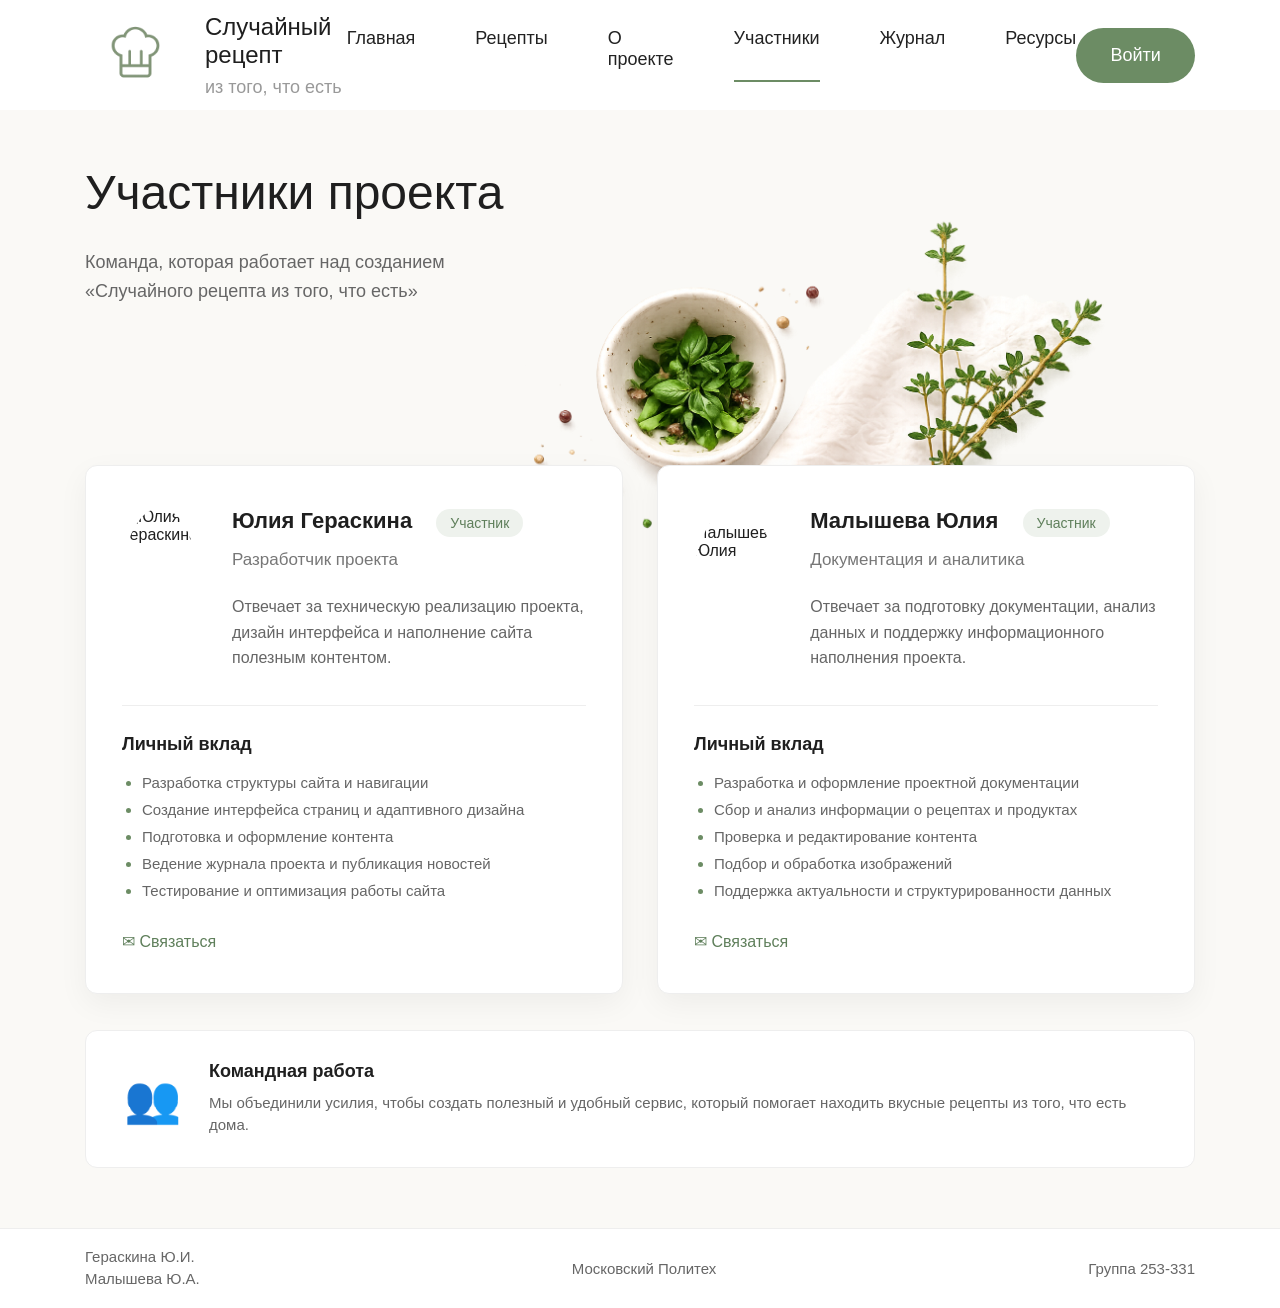
==== site/team.html @ 8159d12f "Добавлен сайт проекта" ====
<!DOCTYPE html>
<html lang="ru">
<head>
  <meta charset="UTF-8">
  <title>Участники проекта</title>
  <link rel="stylesheet" href="style.css">
</head>

<div class="modal" id="loginModal">
  <div class="modal-window">
    <button class="modal-close" id="closeLogin">×</button>

    <img src="images/logo.png" alt="Логотип" class="modal-logo">

    <h2>Вход</h2>
    <p>Добро пожаловать!</p>

    <input type="email" placeholder="Email">

    <div class="password-box">
      <input type="password" placeholder="Пароль" id="passwordInput">
    </div>

    <button class="modal-login">Войти</button>

    <div class="modal-line">
      <span></span>
      <p>или</p>
      <span></span>
    </div>

    <button class="modal-register">Зарегистрироваться</button>

    <a href="#" class="forgot">Забыли пароль?</a>
  </div>
</div>

<body>

<header class="header">
  <div class="logo">
    <img src="images/logo.png" alt="Логотип">
    <div class="logo-text">
      <h2>Случайный рецепт</h2>
      <p>из того, что есть</p>
    </div>
  </div>

  <nav class="nav">
    <a href="index.html">Главная</a>
    <a href="recipes.html">Рецепты</a>
    <a href="about.html">О проекте</a>
    <a href="team.html" class="active">Участники</a>
    <a href="journal.html">Журнал</a>
    <a href="resources.html">Ресурсы</a>
  </nav>

  <a href="#" class="login-btn" id="openLogin">Войти</a>
</header>

<main class="team-page">
<section class="team-hero">
  <div class="team-hero-text">
    <h1>Участники проекта</h1>
    <p>
      Команда, которая работает над созданием<br>
      «Случайного рецепта из того, что есть»
    </p>
  </div>
</section>

  <section class="team-grid">
    <div class="team-card">
      <div class="team-top">
        <img src="images/member1.png" alt="Юлия Гераскина">
        <div>
          <h2>Юлия Гераскина <span>Участник</span></h2>
          <h3>Разработчик проекта</h3>
          <p>
            Отвечает за техническую реализацию проекта,
            дизайн интерфейса и наполнение сайта полезным контентом.
          </p>
        </div>
      </div>

      <div class="line"></div>

      <h4>Личный вклад</h4>
      <ul>
        <li>Разработка структуры сайта и навигации</li>
        <li>Создание интерфейса страниц и адаптивного дизайна</li>
        <li>Подготовка и оформление контента</li>
        <li>Ведение журнала проекта и публикация новостей</li>
        <li>Тестирование и оптимизация работы сайта</li>
      </ul>

      <a href="#">✉ Связаться</a>
    </div>

    <div class="team-card">
      <div class="team-top">
        <img src="images/member2.png" alt="Малышева Юлия">
        <div>
          <h2>Малышева Юлия <span>Участник</span></h2>
          <h3>Документация и аналитика</h3>
          <p>
            Отвечает за подготовку документации,
            анализ данных и поддержку информационного наполнения проекта.
          </p>
        </div>
      </div>

      <div class="line"></div>

      <h4>Личный вклад</h4>
      <ul>
        <li>Разработка и оформление проектной документации</li>
        <li>Сбор и анализ информации о рецептах и продуктах</li>
        <li>Проверка и редактирование контента</li>
        <li>Подбор и обработка изображений</li>
        <li>Поддержка актуальности и структурированности данных</li>
      </ul>

      <a href="#">✉ Связаться</a>
    </div>
  </section>

  <section class="team-work">
    <div class="team-icon">👥</div>
    <div>
      <h3>Командная работа</h3>
      <p>
        Мы объединили усилия, чтобы создать полезный и удобный сервис,
        который помогает находить вкусные рецепты из того, что есть дома.
      </p>
    </div>
  </section>
</main>

<footer class="footer">
  <div class="footer-left">
    Гераскина Ю.И.<br>
    Малышева Ю.А.
  </div>
  <div class="footer-center">Московский Политех</div>
  <div class="footer-right">Группа 253-331</div>
</footer>

<script src="script.js"></script>
</body>
</html>
---- site/style.css ----
/* Общие настройки сайта */
* {
  margin: 0;
  padding: 0;
  box-sizing: border-box;
}

/* Основной стиль страницы */
body {
  font-family: Arial, sans-serif;
  color: #1f1f1f;
  background: #faf9f6;

  /* Прижимает подвал к низу страницы */
  min-height: 100vh;
  display: flex;
  flex-direction: column;
}

/* Все main-блоки занимают свободное место */
main {
  flex: 1;
}

/* Шапка сайта */
.header {
  height: 110px;
  padding: 0 85px;
  display: flex;
  align-items: center;
  justify-content: space-between;
  background: white;
}

/* Логотип */
.logo {
  display: flex;
  align-items: center;
  gap: 20px;
}

.logo img {
  width: 100px;
  height: 100px;
}

/* иконка */
.icon {
  color: #6c8c64;
  font-size: 42px;
}

.logo h2 {
  font-size: 24px;
  font-weight: 500;
}

.logo p {
  margin-top: 8px;
  color: #999;
  font-size: 18px;
}

/* Навигация */
.nav {
  display: flex;
  gap: 60px;
}

.nav a {
  text-decoration: none;
  color: #222;
  font-size: 18px;
  padding-bottom: 12px;
}

.nav a.active {
  border-bottom: 2px solid #6c8c64;
}

/* Кнопка входа */
.login,
.login-btn {
  width: 150px;
  height: 55px;
  border: none;
  border-radius: 28px;
  background: #6c8c64;
  color: white;
  font-size: 18px;
  cursor: pointer;
  text-decoration: none;

  display: flex;
  align-items: center;
  justify-content: center;

  transition: 0.3s;
}

.login:hover,
.login-btn:hover {
  background: #5b7855;
}

/* Главный экран */
.hero {
  min-height: 760px;
  display: flex;
  align-items: center;
  padding-left: 125px;
  background: linear-gradient(90deg, #faf9f6 0%, #faf9f6 48%, #f4efe8 100%);
  overflow: hidden;
}

.hero-content {
  width: 52%;
  z-index: 2;
}

.hero h1 {
  font-size: 68px;
  line-height: 1.15;
  font-weight: 500;
  letter-spacing: 1px;
  margin-bottom: 35px;
}

.hero h1::after {
  content: "";
  display: block;
  width: 280px;
  height: 4px;
  background: #8fa083;
  margin-left: 260px;
  margin-top: 8px;
  border-radius: 50%;
}

.subtitle {
  color: #666;
  font-size: 25px;
  line-height: 1.6;
  margin-bottom: 45px;
}

/* Поисковая строка */
.search-box {
  width: 660px;
  height: 85px;
  display: flex;
  align-items: center;
  background: white;
  border-radius: 24px;
  padding: 0 10px 0 30px;
  box-shadow: 0 10px 35px rgba(0, 0, 0, 0.08);
}

.search-box span {
  font-size: 35px;
  margin-right: 20px;
}

.search-box input {
  flex: 1;
  border: none;
  outline: none;
  font-size: 20px;
  color: #555;
  background: transparent;
}

.search-box button {
  width: 72px;
  height: 72px;
  border: none;
  border-radius: 18px;
  background: #6c8c64;
  color: white;
  font-size: 38px;
  cursor: pointer;
}

/* Примеры ингредиентов */
.examples {
  margin-top: 38px;
  display: flex;
  align-items: center;
  gap: 18px;
  color: #555;
  font-size: 18px;
}

.examples button {
  border: none;
  border-radius: 18px;
  padding: 9px 20px;
  background: #eef2ed;
  color: #5f7f5b;
  font-size: 16px;
  cursor: pointer;
}

/* Картинка на главной странице */
.hero-image {
  width: 48%;
  height: 760px;
  position: relative;
}

.hero-image img {
  width: 100%;
  height: 100%;
  object-fit: cover;
}

/* Страница рецептов */
.recipes-page {
  padding: 42px 85px 60px;
}

.recipes-page h1 {
  font-size: 44px;
  font-weight: 500;
  margin-bottom: 12px;
}

.recipes-count {
  color: #777;
  font-size: 18px;
  margin-bottom: 28px;
}

/* Фильтры рецептов */
.filters {
  display: flex;
  align-items: center;
  gap: 20px;
  margin-bottom: 38px;
}

.filters button,
.filters select {
  height: 42px;
  padding: 0 24px;
  border: 1px solid #e1e1e1;
  border-radius: 9px;
  background: #fff;
  color: #222;
  font-size: 15px;
  cursor: pointer;
}

.filters .filter-active {
  border-color: #6c8c64;
  color: #5f7f5b;
  background: #fbfffa;
}

.sort-select {
  margin-left: auto;
  border: none;
  background: transparent;
}

/* Сетка рецептов */
.recipes-grid {
  display: grid;
  grid-template-columns: repeat(3, 1fr);
  gap: 28px;
}

/* Карточка рецепта */
.recipe-card {
  background: #fff;
  border-radius: 12px;
  overflow: hidden;
  position: relative;
  box-shadow: 0 0 0 1px #eeeeee;
}

.recipe-card img {
  width: 100%;
  height: 380px;
  object-fit: contain;
  background: #fff;
  display: block;
}

.recipe-card h3 {
  font-size: 17px;
  font-weight: 500;
  line-height: 1.35;
  padding: 14px 16px 10px;
}

.recipe-card p {
  color: #777;
  font-size: 14px;
  padding: 0 16px 18px;
}

/* Сердечко избранного */
.heart {
  position: absolute;
  top: 14px;
  right: 16px;
  font-size: 30px;
  color: white;
  -webkit-text-stroke: 2px #222;
  cursor: pointer;
  transition: 0.3s;
}

.heart.favorite {
  color: #ff0000;
  -webkit-text-stroke: 2px #ff0000;
}

/* Пагинация */
.pagination {
  margin-top: 32px;
  display: flex;
  justify-content: center;
  align-items: center;
  gap: 18px;
}

.pagination button {
  width: 38px;
  height: 38px;
  border: none;
  border-radius: 8px;
  background: transparent;
  font-size: 16px;
  cursor: pointer;
}

.pagination .page-active {
  background: #eef2ed;
  color: #5f7f5b;
}

/* Подвал сайта */
.footer {
  height: 80px;
  padding: 0 85px;
  background: #ffffff;
  border-top: 1px solid #eeeeee;

  display: flex;
  align-items: center;
  justify-content: space-between;

  color: #666;
  font-size: 15px;
  margin-top: auto;
}

.footer-left {
  text-align: left;
  line-height: 1.5;
}

.footer-center {
  text-align: center;
  font-weight: 500;
}

.footer-right {
  text-align: right;
}
/* Страница "О проекте" */

.about-page {
  padding: 0;
}

.about-bg {
  padding: 55px 85px 60px;

  background-image: url("images/salad.png");
  background-repeat: no-repeat;
  background-position: right top;
  background-size: 760px auto;
}

.about-hero {
  min-height: 360px;
  margin-bottom: 20px;
}

.about-text {
  width: 55%;
  position: relative;
  z-index: 2;
}

.about-text h1 {
  font-size: 48px;
  font-weight: 500;
  margin-bottom: 35px;
}

.about-text p {
  max-width: 760px;
  color: #666;
  font-size: 18px;
  line-height: 1.6;
  margin-bottom: 24px;
}

.about-cards {
  display: grid;
  grid-template-columns: repeat(3, 1fr);
  gap: 22px;
}

.about-card {
  min-height: 210px;
  background: #ffffff;
  border: 1px solid #eeeeee;
  border-radius: 12px;
  padding: 38px 34px;
}

.about-card-title {
  display: flex;
  align-items: center;
  gap: 20px;
  margin-bottom: 30px;
}

.about-card-title span {
  color: #6c8c64;
  font-size: 40px;
  font-weight: 500;
}

.about-card-title img {
  width: 42px;
  height: 42px;
  object-fit: contain;
  flex-shrink: 0;
}

.about-card-title h3 {
  font-size: 18px;
  font-weight: 600;
}

.about-card p,
.about-card li {
  color: #666;
  font-size: 16px;
  line-height: 1.6;
}

.about-card ul {
  padding-left: 20px;
}

.about-card li {
  margin-bottom: 10px;
}

.about-card li::marker {
  color: #6c8c64;
}

.about-card-wide {
  grid-column: span 1;
}

.about-card-benefits {
  grid-column: span 2;
}

.benefits {
  display: grid;
  grid-template-columns: repeat(4, 1fr);
  text-align: center;
  gap: 24px;
}

.benefits span {
  display: block;
  color: #6c8c64;
  font-size: 42px;
  margin-bottom: 14px;
}

.benefits p {
  color: #222;
  font-size: 16px;
  line-height: 1.5;
}
/* Страница "Ресурсы" */

.resources-page {
  padding: 55px 85px 60px;
}

.resources-hero {
  display: flex;
  align-items: flex-start;
  justify-content: space-between;
  margin-bottom: 42px;
}

.resources-hero h1 {
  font-size: 48px;
  font-weight: 500;
  margin-bottom: 30px;
}

.resources-hero p {
  color: #666;
  font-size: 18px;
  line-height: 1.6;
}

.resources-hero img {
  width: 430px;
  height: 240px;
  object-fit: cover;
}

.resources-section h2,
.resource-list h2 {
  font-size: 20px;
  font-weight: 600;
  margin-bottom: 22px;
}

.resources-cards {
  display: grid;
  grid-template-columns: repeat(5, 1fr);
  gap: 22px;
  margin-bottom: 34px;
}

.resource-card {
  min-height: 255px;
  background: #ffffff;
  border: 1px solid #eeeeee;
  border-radius: 12px;
  padding: 28px 22px;
  text-align: center;
  text-decoration: none;
  color: #222;
  position: relative;
}

.resource-icon {
  width: 58px;
  height: 58px;
  margin: 0 auto 22px;
  border-radius: 50%;
  background: #eef2ed;
  color: #2f7f5b;
  display: flex;
  align-items: center;
  justify-content: center;
  font-weight: 600;
}

.resource-card h3 {
  font-size: 18px;
  margin-bottom: 14px;
}

.resource-card p {
  color: #666;
  font-size: 15px;
  line-height: 1.6;
}

.resource-card span {
  position: absolute;
  right: 20px;
  bottom: 18px;
  color: #6c8c64;
  font-size: 24px;
}

.resources-lists {
  display: grid;
  grid-template-columns: 1fr 1fr;
  gap: 34px;
  margin-bottom: 32px;
}

.resource-list a {
  height: 56px;
  padding: 0 22px;
  background: #ffffff;
  border: 1px solid #eeeeee;
  border-bottom: none;
  display: flex;
  align-items: center;
  justify-content: space-between;
  color: #555;
  text-decoration: none;
  font-size: 15px;
}

.resource-list a:first-of-type {
  border-radius: 10px 10px 0 0;
}

.resource-list a:last-of-type {
  border-bottom: 1px solid #eeeeee;
  border-radius: 0 0 10px 10px;
}

.resource-list span {
  color: #6c8c64;
  font-size: 22px;
}

.resource-offer {
  height: 88px;
  background: #ffffff;
  border: 1px solid #eeeeee;
  border-radius: 12px;
  padding: 0 32px;
  display: flex;
  align-items: center;
  gap: 24px;
}

.offer-icon {
  font-size: 46px;
  color: #6c8c64;
}

.resource-offer h3 {
  font-size: 18px;
  margin-bottom: 8px;
}

.resource-offer p {
  color: #666;
  font-size: 15px;
}

.resource-offer button {
  margin-left: auto;
  width: 170px;
  height: 46px;
  border: none;
  border-radius: 8px;
  background: #6c8c64;
  color: white;
  font-size: 15px;
  cursor: pointer;
}
/* Страница "Участники" */

.team-page {
  padding: 55px 85px 60px;
}

.team-hero {
  min-height: 380px;

  background-image: url("images/resources-bg.png");
  background-repeat: no-repeat;
  background-position: right top;
  background-size: 760px auto;

  position: relative;
  z-index: 1;
}

.team-hero-text {
  position: relative;
  z-index: 2;
}

.team-hero h1 {
  font-size: 48px;
  font-weight: 500;
  margin-bottom: 28px;
}

.team-hero p {
  color: #666;
  font-size: 18px;
  line-height: 1.6;
}

.team-grid {
  display: grid;
  grid-template-columns: 1fr 1fr;
  gap: 34px;
  margin-top: -80px;   
  margin-bottom: 36px;
  position: relative;
  z-index: 5;
}

.team-card {
  background: #ffffff;
  border: 1px solid #eeeeee;
  border-radius: 12px;
  padding: 42px 36px;
  position: relative;
  z-index: 10;
  box-shadow: 0 10px 30px rgba(0,0,0,0.05);
}

.team-top {
  display: flex;
  gap: 34px;
  align-items: flex-start;
}

.team-top img {
  width: 150px;
  height: 150px;
  border-radius: 50%;
  object-fit: cover;
}

.team-top h2 {
  font-size: 22px;
  font-weight: 600;
  margin-bottom: 16px;
}

.team-top h2 span {
  margin-left: 18px;
  padding: 6px 14px;
  border-radius: 18px;
  background: #eef2ed;
  color: #5f7f5b;
  font-size: 14px;
  font-weight: 500;
}

.team-top h3 {
  color: #777;
  font-size: 17px;
  font-weight: 500;
  margin-bottom: 24px;
}

.team-top p {
  color: #666;
  font-size: 16px;
  line-height: 1.6;
}

.line {
  height: 1px;
  background: #eeeeee;
  margin: 34px 0 28px;
}

.team-card h4 {
  font-size: 18px;
  margin-bottom: 14px;
}

.team-card ul {
  padding-left: 20px;
  margin-bottom: 28px;
}

.team-card li {
  color: #666;
  font-size: 15px;
  line-height: 1.8;
}

.team-card li::marker {
  color: #6c8c64;
}

.team-card a {
  color: #5f7f5b;
  text-decoration: none;
  font-size: 16px;
}

.team-work {
  min-height: 120px;
  background: #ffffff;
  border: 1px solid #eeeeee;
  border-radius: 12px;
  padding: 30px 38px;
  display: flex;
  align-items: center;
  gap: 28px;
}

.team-icon {
  color: #6c8c64;
  font-size: 46px;
}

.team-work h3 {
  font-size: 18px;
  margin-bottom: 10px;
}

.team-work p {
  color: #666;
  font-size: 15px;
  line-height: 1.5;
}

.team-heart {
  margin-left: auto;
  color: #6c8c64;
  font-size: 48px;
}
/* Страница "Журнал проекта" */

.journal-page {
  padding: 55px 85px 60px;
}

.journal-hero {
    min-height: 420px;
    background-image: url("images/resources-bg.png");
    background-repeat: no-repeat;
    background-position: right top;
    background-size: contain;
    position: relative;
    z-index: 1;
    margin-bottom: 0;
}

.journal-hero-text {
  position: relative;
  z-index: 2;
}

.journal-hero h1 {
  font-size: 48px;
  font-weight: 500;
  margin-bottom: 28px;
}

.journal-hero p {
  color: #666;
  font-size: 18px;
  line-height: 1.6;
}

.journal-card {
    background: #fff;
    border: 1px solid #eeeeee;
    border-radius: 12px;
    padding: 22px 32px;
    position: relative;
    z-index: 10;
    box-shadow: 0 10px 30px rgba(0,0,0,0.05);
}

.timeline {
    display: flex;
    gap: 40px;
    align-items: flex-start;
    margin-top: -200px;
    position: relative;
    z-index: 5;
}

.timeline-icons {
  width: 120px;
  position: relative;
}

.timeline-icons::before {
  content: "";
  position: absolute;
  left: 54px;
  top: 45px;
  width: 1px;
  height: calc(100% - 90px);
  background: #9ab194;
}

/* 1 запись */
.timeline-icons div:nth-child(1) {
  position: absolute;
  top: 0;
}

/* 2 запись */
.timeline-icons div:nth-child(2) {
  position: absolute;
  top: 210px;
}

/* 3 запись */
.timeline-icons div:nth-child(3) {
  position: absolute;
  top: 420px;
}

/* 4 запись */
.timeline-icons div:nth-child(4) {
  position: absolute;
  top: 630px;
}

.timeline-icons div {
  width: 88px;
  height: 88px;
  left: 10px;

  border: 1px solid #6c8c64;
  border-radius: 50%;
  background: #fff;

  color: #6c8c64;
  font-size: 38px;

  display: flex;
  align-items: center;
  justify-content: center;
}

.timeline-posts {
  width: 760px;
  display: flex;
  flex-direction: column;
  gap: 8px;
}

.journal-card {
  background: #ffffff;
  border: 1px solid #eeeeee;
  border-radius: 12px;
  padding: 22px 32px;
  position: relative;
}

.journal-date {
  color: #5f7f5b;
  font-size: 15px;
  font-weight: 600;
  margin-bottom: 12px;
}

.journal-tag {
  position: absolute;
  top: 24px;
  right: 30px;
  padding: 6px 14px;
  background: #eef2ed;
  color: #5f7f5b;
  border-radius: 18px;
  font-size: 14px;
}

.journal-card h2 {
  font-size: 20px;
  margin-bottom: 12px;
}

.journal-card p {
  color: #666;
  font-size: 16px;
  line-height: 1.6;
  margin-bottom: 18px;
}

.journal-link {
  color: #666;
  font-size: 15px;
}
.timeline-icons img {
  width: 42px;
  height: 42px;
  object-fit: contain;
}
/* Модальное окно входа */

.modal {
  position: fixed;
  inset: 0;
  background: rgba(0, 0, 0, 0.55);
  display: none;
  align-items: center;
  justify-content: center;
  z-index: 1000;
}

.modal.active {
  display: flex;
}

.modal-window {
  width: 420px;
  background: #ffffff;
  border-radius: 16px;
  padding: 48px 40px 34px;
  text-align: center;
  position: relative;
}

.modal-close {
  position: absolute;
  top: 20px;
  right: 22px;
  border: none;
  background: transparent;
  font-size: 32px;
  cursor: pointer;
  color: #222;
}

.modal-logo {
  width: 100px;
  height: 100px;
  object-fit: contain;
  display: block;
  margin: 0 auto 20px;
  margin-bottom: 0px;
}

.modal-window h2 {
  font-size: 30px;
  font-weight: 500;
  margin-bottom: 0px;
}

.modal-window p {
  color: #666;
  font-size: 15px;
  margin-bottom: 28px;
}

.modal-window input {
  width: 100%;
  height: 48px;
  border: 1px solid #dddddd;
  border-radius: 14px;
  padding: 0 16px;
  font-size: 15px;
  outline: none;
  margin-bottom: 18px;
}

.password-box {
  position: relative;
}

.password-box input {
  padding-right: 48px;
}

.password-box button {
  position: absolute;
  right: 14px;
  top: 12px;
  border: none;
  background: transparent;
  cursor: pointer;
  font-size: 16px;
}

.modal-login {
  width: 100%;
  height: 48px;
  border: none;
  border-radius: 14px;
  background: #6c8c64;
  color: #ffffff;
  font-size: 16px;
  cursor: pointer;
  margin-bottom: 22px;
}

.modal-line {
  display: flex;
  align-items: center;
  gap: 14px;
  margin-bottom: 22px;
}

.modal-line span {
  flex: 1;
  height: 1px;
  background: #eeeeee;
}

.modal-line p {
  margin: 0;
  color: #666;
}

.modal-register {
  width: 100%;
  height: 48px;
  border: 1px solid #dddddd;
  border-radius: 14px;
  background: #ffffff;
  color: #5f7f5b;
  font-size: 16px;
  cursor: pointer;
  margin-bottom: 22px;
}

.forgot {
  color: #5f7f5b;
  text-decoration: none;
  font-size: 15px;
}
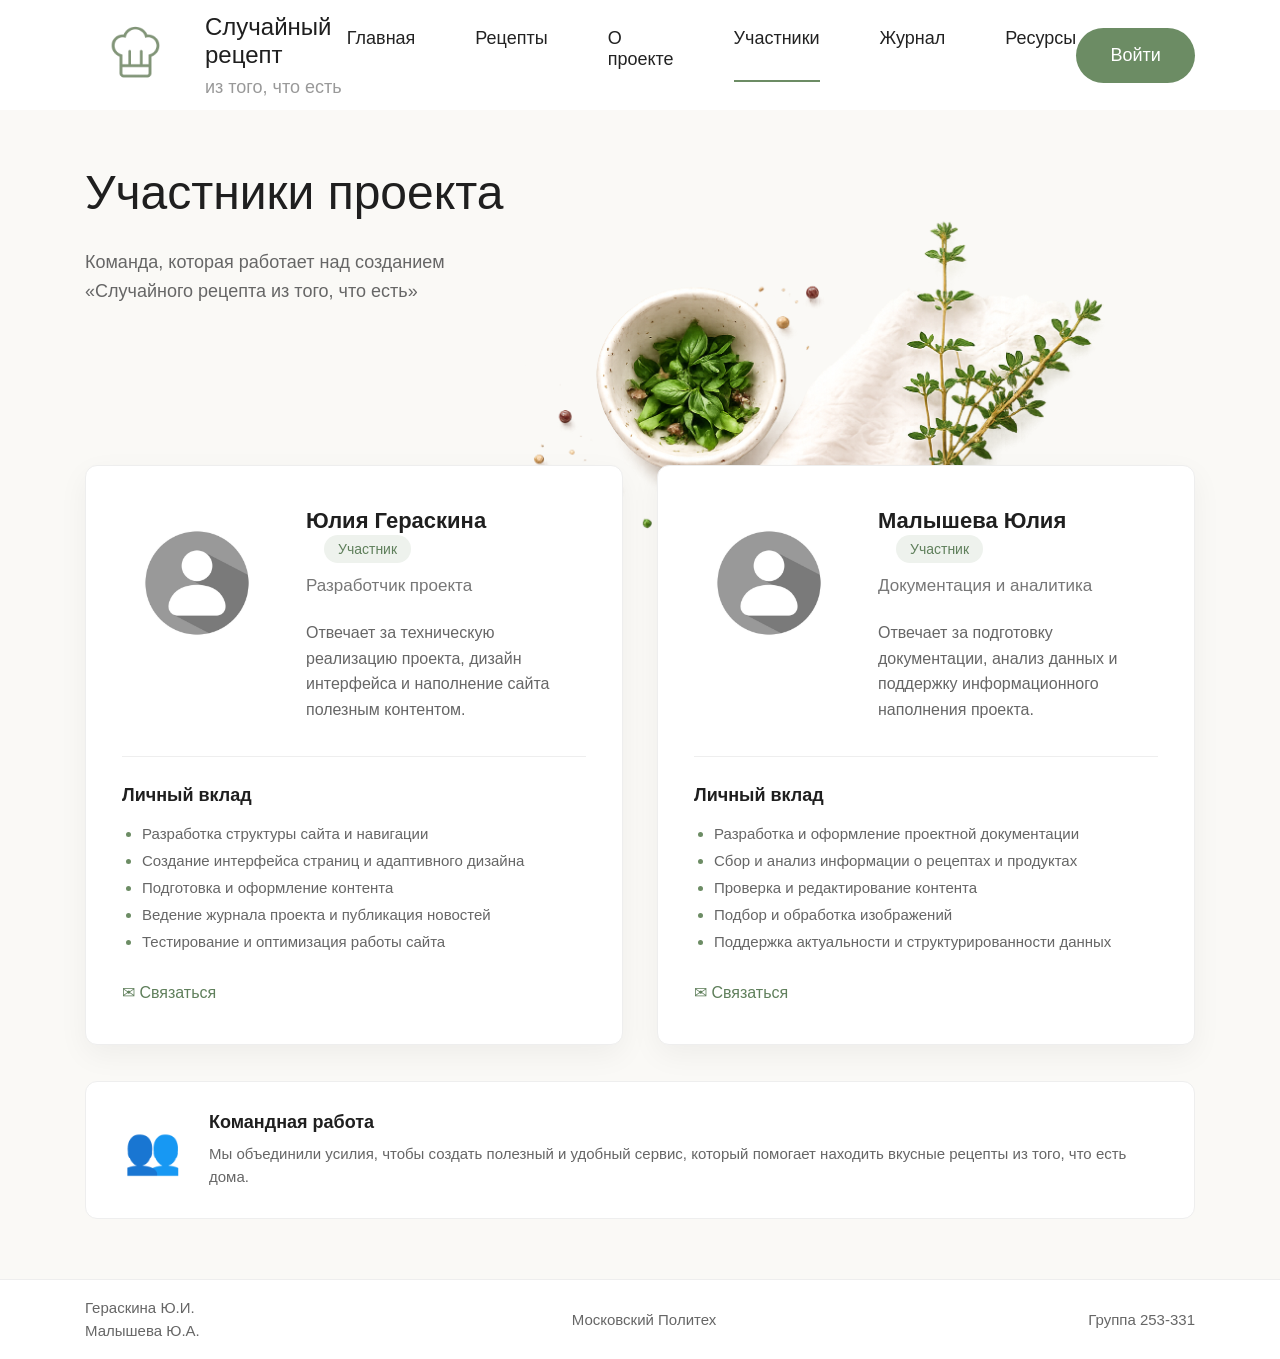
==== commit 6aceadc7: "Внесены изменения на страницу about. Вставлены заглушки изображений" ====
--- a/site/team.html
+++ b/site/team.html
@@ -72,7 +72,7 @@
   <section class="team-grid">
     <div class="team-card">
       <div class="team-top">
-        <img src="images/member1.png" alt="Юлия Гераскина">
+        <img src="images/member.jpg" alt="Юлия Гераскина">
         <div>
           <h2>Юлия Гераскина <span>Участник</span></h2>
           <h3>Разработчик проекта</h3>
@@ -99,7 +99,7 @@
 
     <div class="team-card">
       <div class="team-top">
-        <img src="images/member2.png" alt="Малышева Юлия">
+        <img src="images/member.jpg" alt="Малышева Юлия">
         <div>
           <h2>Малышева Юлия <span>Участник</span></h2>
           <h3>Документация и аналитика</h3>
